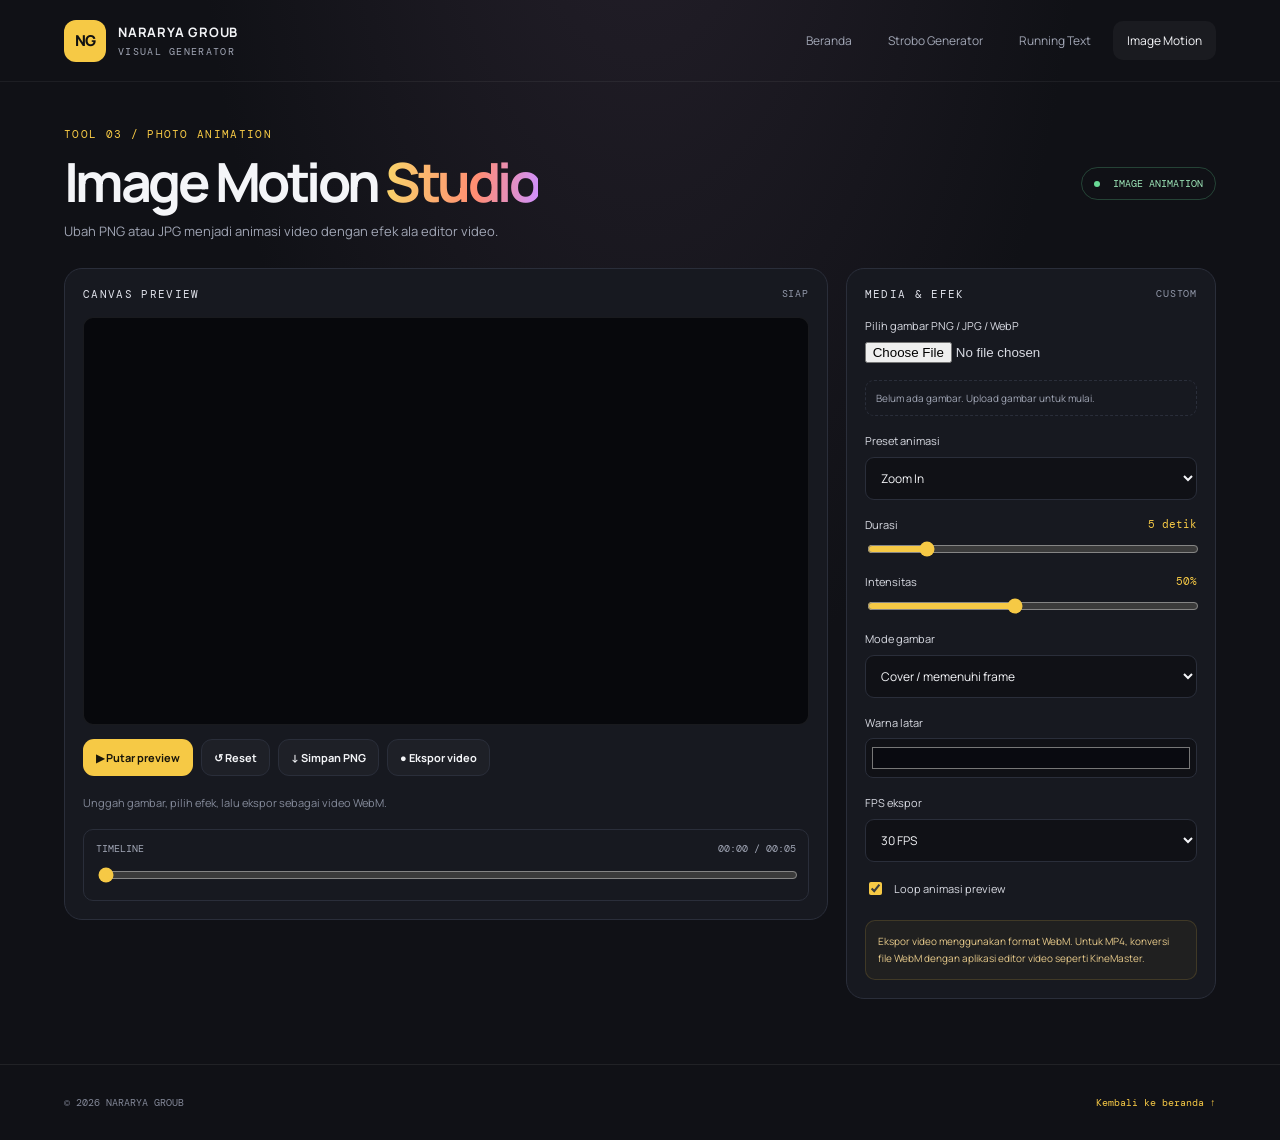
==== image-motion.html @ 0d1e9951 "Add Image Motion Studio page" ====
<!doctype html><html lang="id"><head><meta charset="utf-8"><meta name="viewport" content="width=device-width,initial-scale=1"><meta name="theme-color" content="#101116"><title>Image Motion Studio | Nararya Groub</title><link rel="stylesheet" href="assets/style.css"><style>.motion-canvas{width:100%;height:auto;aspect-ratio:16/9;display:block;background:#08090d;border:1px solid #ffffff13;border-radius:10px}.timeline{margin-top:18px;padding:12px;border:1px solid var(--line);border-radius:10px}.timeline-top{display:flex;justify-content:space-between;font:10px 'DM Mono',monospace;color:var(--muted)}.timeline input{width:100%;accent-color:var(--accent);margin-top:12px}.upload-status{font-size:10px;color:var(--muted);padding:10px;border:1px dashed var(--line);border-radius:9px;overflow-wrap:anywhere}</style></head><body>
<header class="topbar"><a class="brand" href="index.html"><span class="brand-mark">NG</span><span>NARARYA <b>GROUB</b><small>VISUAL GENERATOR</small></span></a><nav><a href="index.html">Beranda</a><a href="strobo.html">Strobo Generator</a><a href="running-text.html">Running Text</a><a class="active" href="image-motion.html">Image Motion</a></nav></header>
<main class="container tool-page"><div class="page-heading"><div><div class="eyebrow">TOOL 03 / PHOTO ANIMATION</div><h1>Image Motion <span class="gradient">Studio</span></h1><p>Ubah PNG atau JPG menjadi animasi video dengan efek ala editor video.</p></div><span class="status-pill"><i></i> IMAGE ANIMATION</span></div>
<div class="workspace"><section class="preview-panel"><div class="panel-heading"><span>CANVAS PREVIEW</span><span class="small-label" id="state">SIAP</span></div><canvas class="motion-canvas" id="stage" width="1280" height="720"></canvas><div class="preview-actions"><button class="btn btn-primary" id="play">▶ Putar preview</button><button class="btn btn-secondary" id="reset">↺ Reset</button><button class="btn btn-secondary" id="png">↓ Simpan PNG</button><button class="btn btn-secondary" id="export">● Ekspor video</button></div><p class="hint" id="hint">Unggah gambar, pilih efek, lalu ekspor sebagai video WebM.</p><div class="timeline"><div class="timeline-top"><span>TIMELINE</span><span id="time">00:00 / 00:05</span></div><input id="scrub" type="range" min="0" max="1000" value="0" aria-label="Timeline animasi"></div></section>
<aside class="controls-panel"><div class="panel-heading"><span>MEDIA & EFEK</span><span class="small-label">CUSTOM</span></div><label class="field">Pilih gambar PNG / JPG / WebP<input id="upload" type="file" accept="image/png,image/jpeg,image/webp"></label><div class="upload-status" id="fileInfo">Belum ada gambar. Upload gambar untuk mulai.</div>
<label class="field">Preset animasi<select id="preset"><option value="zoom-in">Zoom In</option><option value="zoom-out">Zoom Out</option><option value="pan-left">Pan ke kiri</option><option value="pan-right">Pan ke kanan</option><option value="pan-up">Pan ke atas</option><option value="pan-down">Pan ke bawah</option><option value="rotate">Rotasi lembut</option><option value="zoom-rotate">Zoom + rotasi</option><option value="float">Floating / melayang</option><option value="shake">Shake / getar</option><option value="fade">Fade in & out</option><option value="ken-burns">Ken Burns</option></select></label>
<label class="field">Durasi <output id="durVal">5 detik</output><input id="duration" type="range" min="2" max="20" value="5"></label><label class="field">Intensitas <output id="intVal">50%</output><input id="intensity" type="range" min="10" max="100" value="50"></label><label class="field">Mode gambar<select id="fit"><option value="cover">Cover / memenuhi frame</option><option value="contain">Contain / seluruh gambar</option></select></label><label class="field">Warna latar<input id="bg" type="color" value="#090a10"></label><label class="field">FPS ekspor<select id="fps"><option value="24">24 FPS</option><option value="30" selected>30 FPS</option><option value="60">60 FPS</option></select></label><label class="check-field"><input id="loop" type="checkbox" checked> Loop animasi preview</label><div class="notice">Ekspor video menggunakan format WebM. Untuk MP4, konversi file WebM dengan aplikasi editor video seperti KineMaster.</div></aside></div></main>
<footer class="footer"><span>© 2026 NARARYA GROUB</span><a href="index.html">Kembali ke beranda ↑</a></footer><script src="assets/image-motion.js"></script></body></html>
---- assets/style.css ----
@import url('https://fonts.googleapis.com/css2?family=DM+Mono:wght@400;500&family=Manrope:wght@400;500;600;700;800&display=swap');
:root{--bg:#101116;--panel:#171920;--panel2:#1d2029;--line:#2a2e3a;--text:#f4f5f8;--muted:#a1a6b5;--accent:#f6c945;--red:#ff3158;--radius:18px}*{box-sizing:border-box}html{scroll-behavior:smooth}body{margin:0;background:radial-gradient(ellipse at 50% -25%,#25202b 0,transparent 50%),var(--bg);color:var(--text);font-family:Manrope,system-ui,sans-serif;min-height:100vh}a{color:inherit;text-decoration:none}.topbar{height:82px;border-bottom:1px solid #ffffff0e;display:flex;align-items:center;justify-content:space-between;padding:0 max(5vw,20px);gap:24px}.brand{display:flex;align-items:center;gap:12px;font-size:13px;font-weight:700;letter-spacing:.06em}.brand small{display:block;color:var(--muted);font:10px 'DM Mono',monospace;letter-spacing:.13em;margin-top:4px}.brand-mark{display:grid;place-items:center;width:42px;height:42px;background:var(--accent);color:#111;border-radius:12px;font-weight:900;letter-spacing:-.08em;font-size:15px}.topbar nav{display:flex;gap:8px;align-items:center}.topbar nav a{font-size:12px;color:var(--muted);padding:11px 14px;border-radius:10px}.topbar nav a:hover,.topbar nav a.active{color:var(--text);background:#ffffff0b}.container{width:min(1160px,90%);margin:auto}.hero{padding:94px 0 68px;max-width:800px}.eyebrow,.tag,.panel-heading,.small-label{font:11px 'DM Mono',monospace;letter-spacing:.12em}.eyebrow{color:var(--accent);display:flex;align-items:center;gap:10px}.pulse{height:7px;width:7px;border-radius:50%;background:#6ee7a4;box-shadow:0 0 12px #6ee7a4}.hero h1,.page-heading h1{font-size:clamp(42px,7vw,78px);line-height:1.05;letter-spacing:-.065em;margin:22px 0}.gradient{background:linear-gradient(95deg,#f8d66a,#ff8d73 60%,#ce91ff);color:transparent;background-clip:text}.lead{max-width:650px;color:var(--muted);font-size:16px;line-height:1.8}.hero-actions{display:flex;gap:12px;flex-wrap:wrap;margin-top:28px}.btn{border:1px solid transparent;border-radius:11px;padding:12px 16px;display:inline-flex;align-items:center;justify-content:center;gap:8px;font:700 12px Manrope,sans-serif;cursor:pointer;transition:.18s}.btn:hover{transform:translateY(-2px);filter:brightness(1.08)}.btn-primary{background:var(--accent);color:#17140a}.btn-secondary{background:#ffffff08;border-color:var(--line);color:var(--text)}.hero-note,.hint{font-size:11px;color:#858b9b;margin-top:18px}.tool-grid{display:grid;grid-template-columns:repeat(2,minmax(0,1fr));gap:18px}.tool-card{padding:26px;border:1px solid var(--line);border-radius:var(--radius);background:linear-gradient(145deg,#1a1c25,#14161c);transition:.2s}.tool-card:hover{border-color:#77717b;transform:translateY(-3px)}.card-top{display:flex;align-items:center;justify-content:space-between}.icon-box{display:grid;place-items:center;width:42px;height:42px;border:1px solid #ffffff18;border-radius:12px;color:var(--accent);font-size:22px}.tag,.small-label{color:#9298a9;font-size:10px}.tool-card h2{font-size:22px;margin:24px 0 8px;letter-spacing:-.04em}.tool-card p{font-size:13px;color:var(--muted);line-height:1.7;min-height:44px}.mini-preview{height:96px;border:1px solid #ffffff13;border-radius:12px;margin:20px 0;overflow:hidden;display:flex;align-items:center;justify-content:center;background:#08090d}.strobo-mini{gap:3px}.strobo-mini i{width:16.66%;height:100%;animation:blink .5s infinite alternate}.strobo-mini i:nth-child(odd){background:#ff3158}.strobo-mini i:nth-child(even){background:#1ad9e9;animation-delay:.25s}@keyframes blink{from{opacity:.25}to{opacity:1}}.text-mini span{font-size:clamp(14px,2.5vw,25px);font-weight:900;color:#fff;text-shadow:0 0 5px #ff3158,0 0 18px #ff3158;white-space:nowrap}.card-link{font-size:12px;color:var(--accent);display:flex;justify-content:space-between}.info-strip{display:grid;grid-template-columns:repeat(3,1fr);gap:20px;margin:50px 0 65px;padding:24px;border:1px solid var(--line);border-radius:var(--radius);background:#ffffff04}.info-strip div{display:flex;flex-direction:column;gap:7px}.info-strip strong{font-size:12px}.info-strip span{font-size:11px;color:var(--muted);line-height:1.5}.footer{border-top:1px solid #ffffff12;min-height:76px;padding:22px max(5vw,20px);display:flex;justify-content:space-between;align-items:center;color:#828797;font:10px 'DM Mono',monospace;gap:15px}.footer a{color:var(--accent)}.tool-page{padding-top:45px;padding-bottom:65px}.page-heading{display:flex;justify-content:space-between;align-items:center;gap:20px;margin-bottom:28px}.page-heading h1{font-size:clamp(35px,5vw,54px);margin:12px 0}.page-heading p{font-size:13px;color:var(--muted);margin:0}.status-pill{font:10px 'DM Mono',monospace;color:#9de6b8;border:1px solid #5dca8c45;border-radius:99px;padding:9px 12px;white-space:nowrap}.status-pill i{display:inline-block;width:6px;height:6px;background:#69d995;border-radius:50%;margin-right:7px}.workspace{display:grid;grid-template-columns:minmax(0,1.65fr) minmax(270px,.8fr);gap:18px;align-items:start}.preview-panel,.controls-panel{border:1px solid var(--line);border-radius:var(--radius);background:#171920;padding:18px;min-width:0}.panel-heading{display:flex;justify-content:space-between;align-items:center;color:#dfe1e9;margin-bottom:16px}.preview-panel canvas{width:100%;height:auto;aspect-ratio:16/9;display:block;background:#07080c;border:1px solid #ffffff13;border-radius:10px}.preview-actions{display:flex;gap:8px;flex-wrap:wrap;margin-top:14px}.preview-actions .btn{font-size:11px;padding:10px 12px}.controls-panel .field{display:block;font-size:11px;color:#d9dbe3;margin:17px 0}.field output{float:right;color:var(--accent);font:11px 'DM Mono',monospace}.field input:not([type=color]):not([type=checkbox]),.field select,.field textarea{display:block;width:100%;margin-top:9px}.field input[type=range]{accent-color:var(--accent)}.field select,.field textarea{background:#101116;color:var(--text);border:1px solid var(--line);border-radius:9px;padding:11px;font:12px Manrope,sans-serif;outline:none}.field textarea{resize:vertical;line-height:1.6}.field-row{display:grid;grid-template-columns:1fr 1fr;gap:12px}.field input[type=color]{display:block;width:100%;height:40px;margin-top:8px;border:1px solid var(--line);border-radius:8px;background:#101116;padding:4px}.check-field{display:flex;align-items:center;gap:9px;font-size:11px;color:#d9dbe3;margin:16px 0}.check-field input{accent-color:var(--accent)}.notice{font-size:10px;line-height:1.7;color:#e6c98a;background:#f6c9450a;border:1px solid #f6c94526;padding:12px;border-radius:10px;margin-top:22px}.hint{line-height:1.6}.recording{background:#ff3158!important;color:white!important}.small-label{letter-spacing:.08em}
@media(max-width:800px){.topbar{height:auto;min-height:76px;align-items:flex-start;padding-top:15px;padding-bottom:12px;flex-direction:column;gap:10px}.topbar nav{width:100%;overflow:auto}.topbar nav a{white-space:nowrap;padding:9px 11px}.hero{padding:62px 0 45px}.workspace{grid-template-columns:1fr}.controls-panel{order:2}.page-heading{align-items:flex-start;flex-direction:column}.tool-grid{gap:12px}.tool-card{padding:18px}.info-strip{margin:30px 0;grid-template-columns:1fr;gap:17px}.tool-page{padding-top:30px}}@media(max-width:520px){.container{width:92%}.tool-grid{grid-template-columns:1fr}.hero h1{font-size:48px}.lead{font-size:14px}.preview-panel,.controls-panel{padding:12px}.preview-actions .btn{flex:1 1 42%;font-size:10px}.footer{align-items:flex-start;flex-direction:column}.status-pill{font-size:9px}}
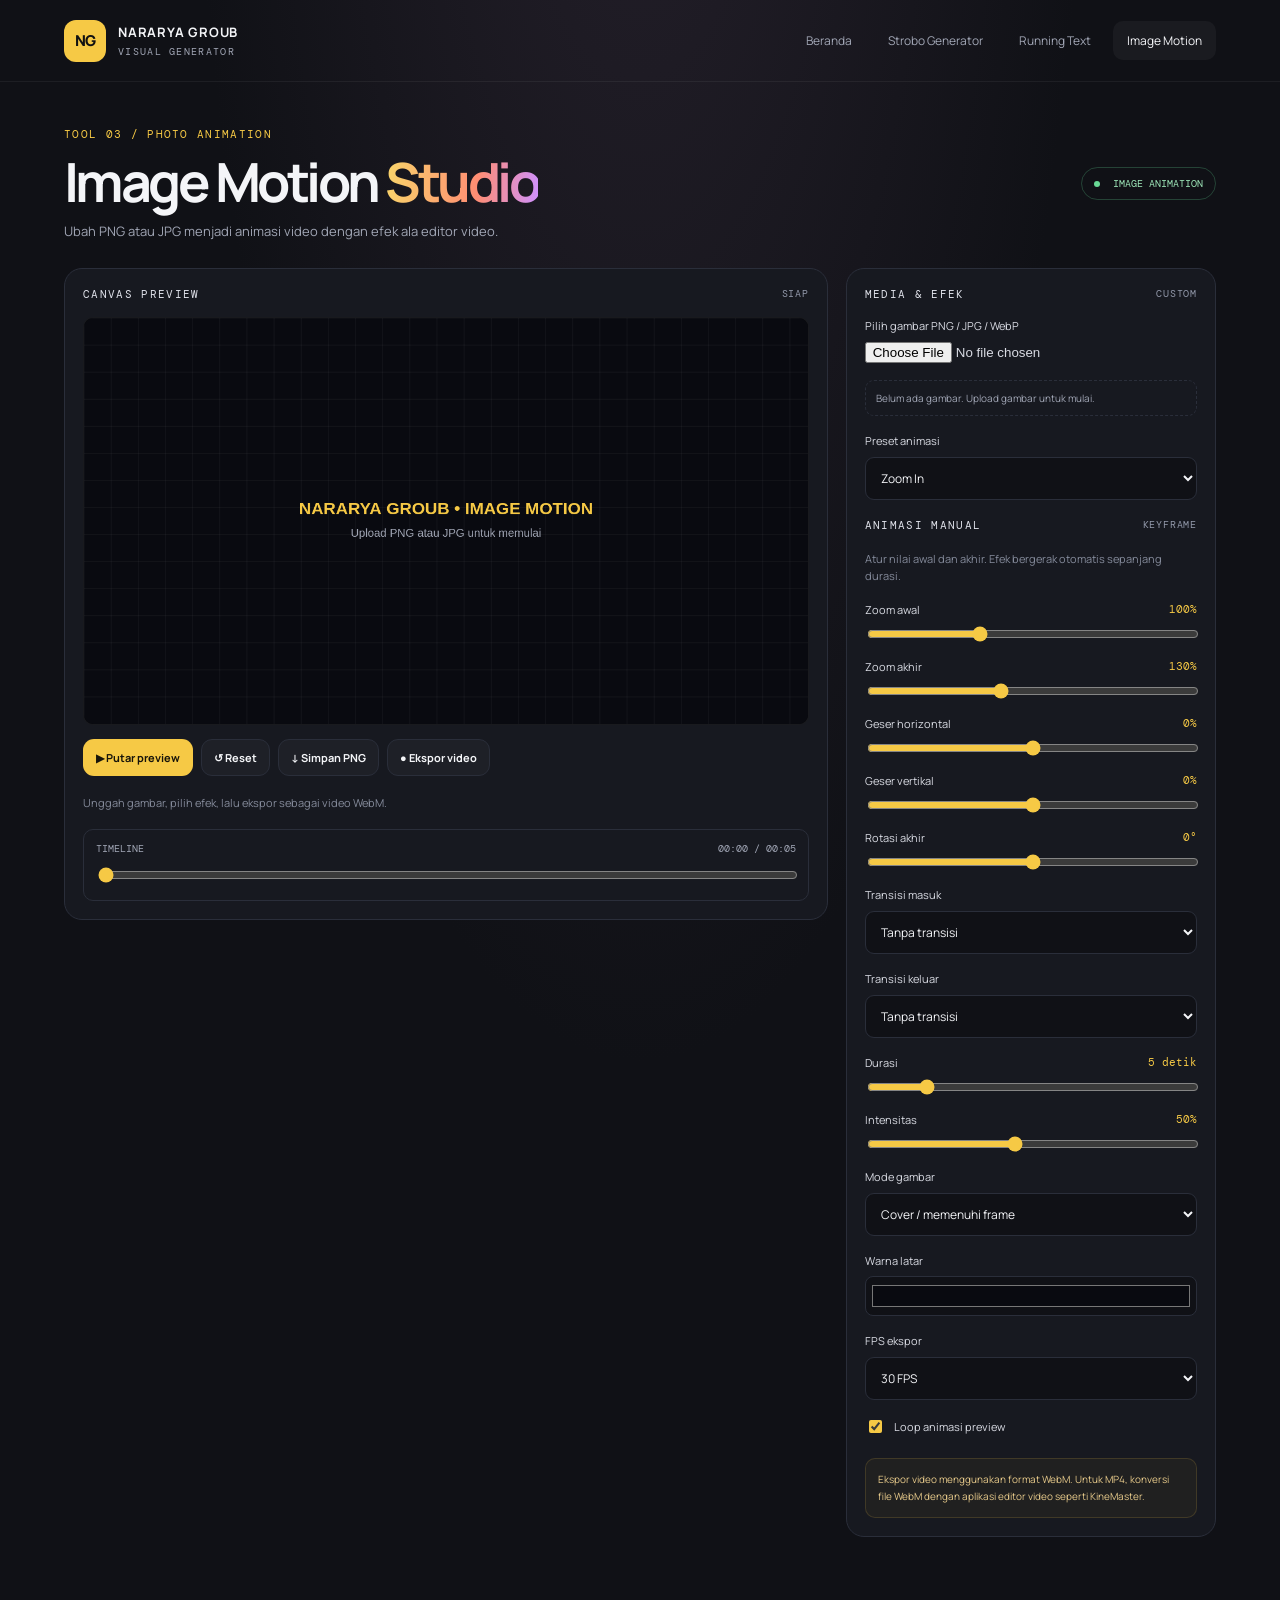
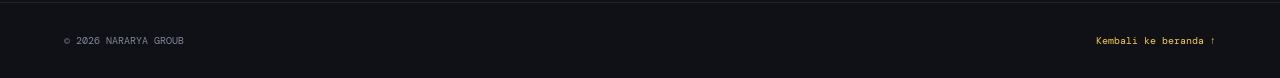
==== commit 51924330: "Add manual animation and transition controls" ====
--- a/image-motion.html
+++ b/image-motion.html
@@ -3,6 +3,15 @@
 <main class="container tool-page"><div class="page-heading"><div><div class="eyebrow">TOOL 03 / PHOTO ANIMATION</div><h1>Image Motion <span class="gradient">Studio</span></h1><p>Ubah PNG atau JPG menjadi animasi video dengan efek ala editor video.</p></div><span class="status-pill"><i></i> IMAGE ANIMATION</span></div>
 <div class="workspace"><section class="preview-panel"><div class="panel-heading"><span>CANVAS PREVIEW</span><span class="small-label" id="state">SIAP</span></div><canvas class="motion-canvas" id="stage" width="1280" height="720"></canvas><div class="preview-actions"><button class="btn btn-primary" id="play">▶ Putar preview</button><button class="btn btn-secondary" id="reset">↺ Reset</button><button class="btn btn-secondary" id="png">↓ Simpan PNG</button><button class="btn btn-secondary" id="export">● Ekspor video</button></div><p class="hint" id="hint">Unggah gambar, pilih efek, lalu ekspor sebagai video WebM.</p><div class="timeline"><div class="timeline-top"><span>TIMELINE</span><span id="time">00:00 / 00:05</span></div><input id="scrub" type="range" min="0" max="1000" value="0" aria-label="Timeline animasi"></div></section>
 <aside class="controls-panel"><div class="panel-heading"><span>MEDIA & EFEK</span><span class="small-label">CUSTOM</span></div><label class="field">Pilih gambar PNG / JPG / WebP<input id="upload" type="file" accept="image/png,image/jpeg,image/webp"></label><div class="upload-status" id="fileInfo">Belum ada gambar. Upload gambar untuk mulai.</div>
-<label class="field">Preset animasi<select id="preset"><option value="zoom-in">Zoom In</option><option value="zoom-out">Zoom Out</option><option value="pan-left">Pan ke kiri</option><option value="pan-right">Pan ke kanan</option><option value="pan-up">Pan ke atas</option><option value="pan-down">Pan ke bawah</option><option value="rotate">Rotasi lembut</option><option value="zoom-rotate">Zoom + rotasi</option><option value="float">Floating / melayang</option><option value="shake">Shake / getar</option><option value="fade">Fade in & out</option><option value="ken-burns">Ken Burns</option></select></label>
+<label class="field">Preset animasi<select id="preset"><option value="zoom-in">Zoom In</option><option value="zoom-out">Zoom Out</option><option value="pan-left">Pan ke kiri</option><option value="pan-right">Pan ke kanan</option><option value="pan-up">Pan ke atas</option><option value="pan-down">Pan ke bawah</option><option value="rotate">Rotasi lembut</option><option value="zoom-rotate">Zoom + rotasi</option><option value="float">Floating / melayang</option><option value="shake">Shake / getar</option><option value="fade">Fade in & out</option><option value="ken-burns">Ken Burns</option><option value="custom">Custom / Keyframe</option></select></label>
+<div class="panel-heading" style="margin-top:18px"><span>ANIMASI MANUAL</span><span class="small-label">KEYFRAME</span></div>
+<p class="hint">Atur nilai awal dan akhir. Efek bergerak otomatis sepanjang durasi.</p>
+<label class="field">Zoom awal <output id="zoomStartVal">100%</output><input id="zoomStart" type="range" min="50" max="200" value="100"></label>
+<label class="field">Zoom akhir <output id="zoomEndVal">130%</output><input id="zoomEnd" type="range" min="50" max="250" value="130"></label>
+<label class="field">Geser horizontal <output id="moveXVal">0%</output><input id="moveX" type="range" min="-100" max="100" value="0"></label>
+<label class="field">Geser vertikal <output id="moveYVal">0%</output><input id="moveY" type="range" min="-100" max="100" value="0"></label>
+<label class="field">Rotasi akhir <output id="rotateVal">0°</output><input id="rotateEnd" type="range" min="-180" max="180" value="0"></label>
+<label class="field">Transisi masuk<select id="transitionIn"><option value="none">Tanpa transisi</option><option value="fade">Fade</option><option value="zoom">Zoom in</option><option value="slide-left">Slide dari kiri</option><option value="slide-right">Slide dari kanan</option><option value="slide-up">Slide dari atas</option><option value="slide-down">Slide dari bawah</option><option value="rotate">Putar masuk</option></select></label>
+<label class="field">Transisi keluar<select id="transitionOut"><option value="none">Tanpa transisi</option><option value="fade">Fade</option><option value="zoom">Zoom out</option><option value="slide-left">Slide ke kiri</option><option value="slide-right">Slide ke kanan</option><option value="slide-up">Slide ke atas</option><option value="slide-down">Slide ke bawah</option><option value="rotate">Putar keluar</option></select></label>
 <label class="field">Durasi <output id="durVal">5 detik</output><input id="duration" type="range" min="2" max="20" value="5"></label><label class="field">Intensitas <output id="intVal">50%</output><input id="intensity" type="range" min="10" max="100" value="50"></label><label class="field">Mode gambar<select id="fit"><option value="cover">Cover / memenuhi frame</option><option value="contain">Contain / seluruh gambar</option></select></label><label class="field">Warna latar<input id="bg" type="color" value="#090a10"></label><label class="field">FPS ekspor<select id="fps"><option value="24">24 FPS</option><option value="30" selected>30 FPS</option><option value="60">60 FPS</option></select></label><label class="check-field"><input id="loop" type="checkbox" checked> Loop animasi preview</label><div class="notice">Ekspor video menggunakan format WebM. Untuk MP4, konversi file WebM dengan aplikasi editor video seperti KineMaster.</div></aside></div></main>
 <footer class="footer"><span>© 2026 NARARYA GROUB</span><a href="index.html">Kembali ke beranda ↑</a></footer><script src="assets/image-motion.js"></script></body></html>
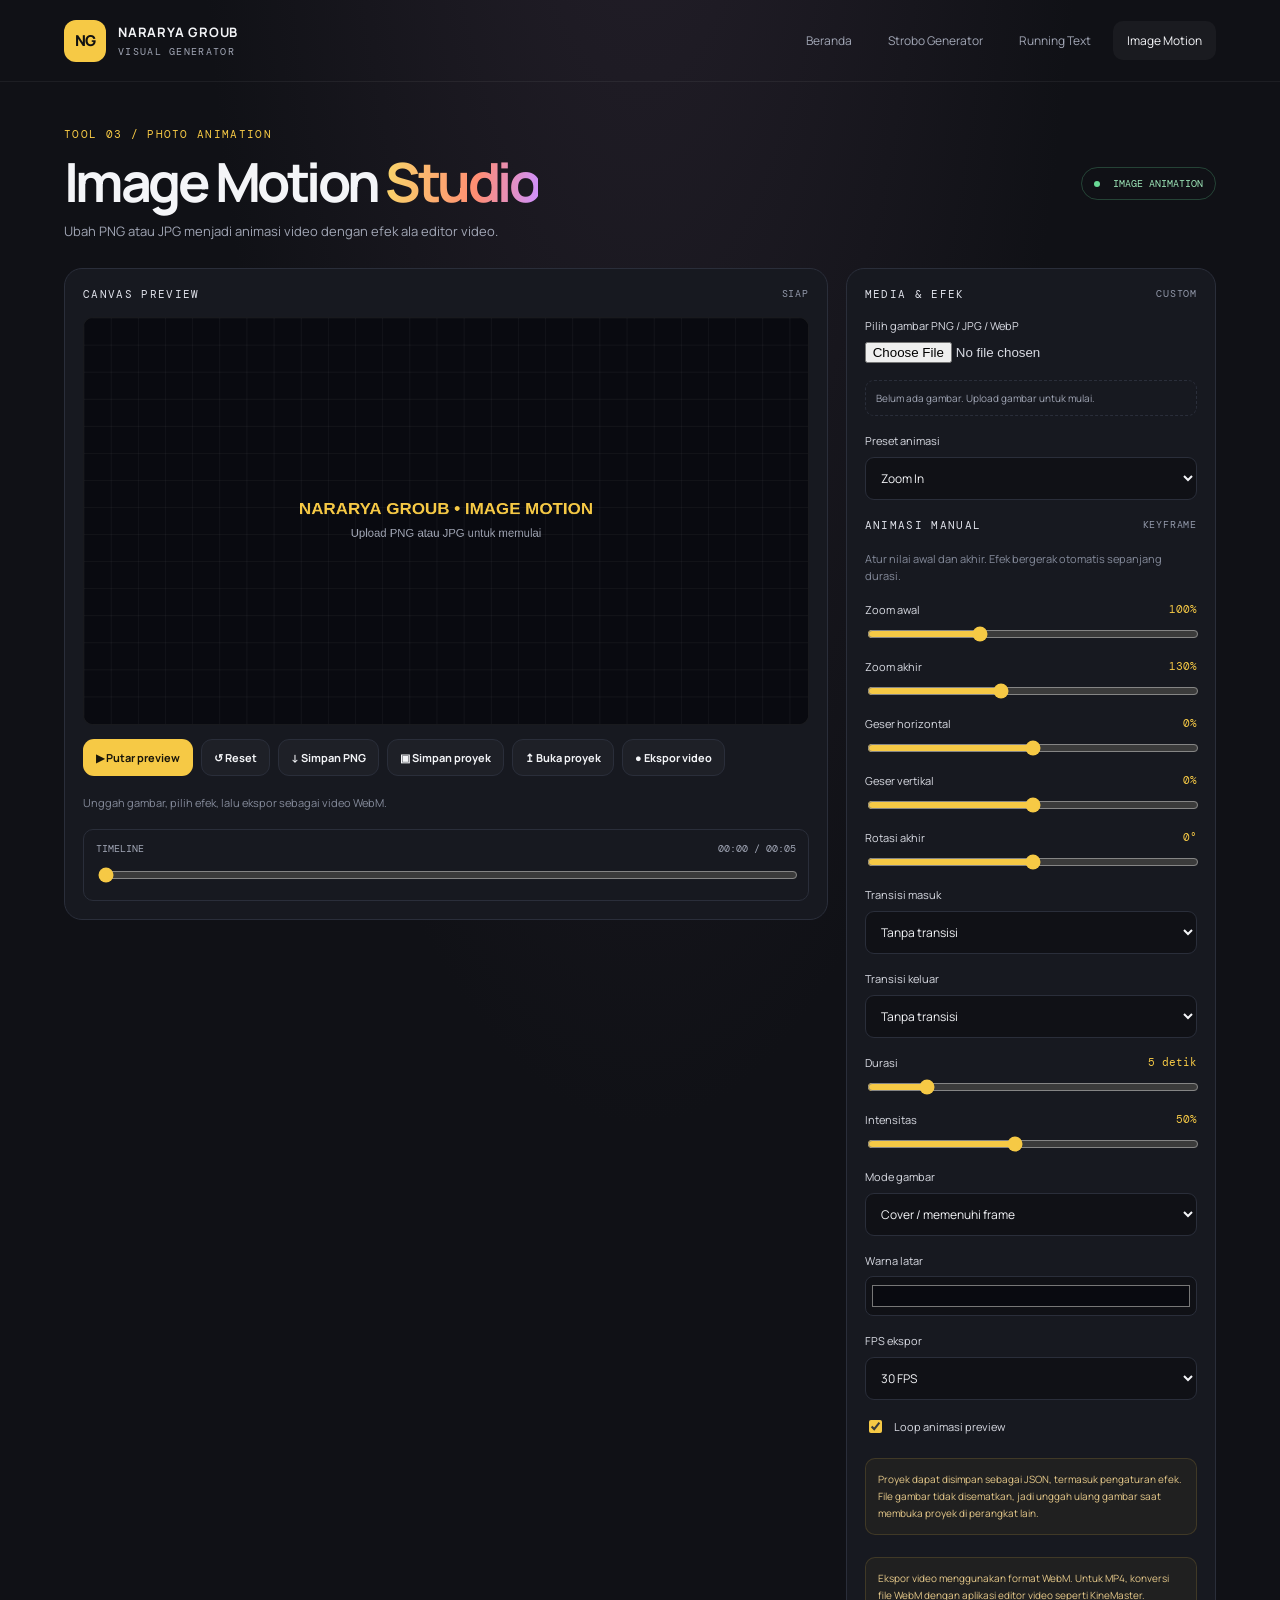
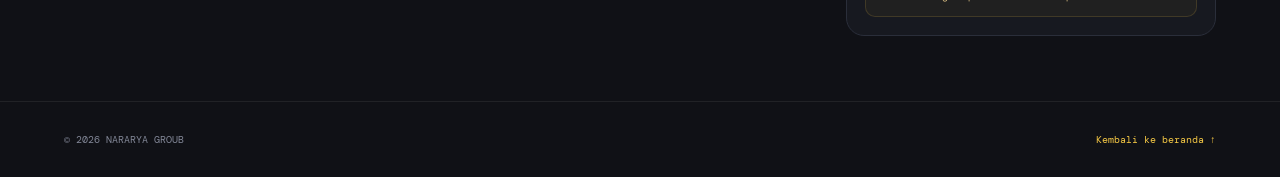
==== commit 15220a3a: "Add project save and load controls" ====
--- a/image-motion.html
+++ b/image-motion.html
@@ -1,7 +1,7 @@
 <!doctype html><html lang="id"><head><meta charset="utf-8"><meta name="viewport" content="width=device-width,initial-scale=1"><meta name="theme-color" content="#101116"><title>Image Motion Studio | Nararya Groub</title><link rel="stylesheet" href="assets/style.css"><style>.motion-canvas{width:100%;height:auto;aspect-ratio:16/9;display:block;background:#08090d;border:1px solid #ffffff13;border-radius:10px}.timeline{margin-top:18px;padding:12px;border:1px solid var(--line);border-radius:10px}.timeline-top{display:flex;justify-content:space-between;font:10px 'DM Mono',monospace;color:var(--muted)}.timeline input{width:100%;accent-color:var(--accent);margin-top:12px}.upload-status{font-size:10px;color:var(--muted);padding:10px;border:1px dashed var(--line);border-radius:9px;overflow-wrap:anywhere}</style></head><body>
 <header class="topbar"><a class="brand" href="index.html"><span class="brand-mark">NG</span><span>NARARYA <b>GROUB</b><small>VISUAL GENERATOR</small></span></a><nav><a href="index.html">Beranda</a><a href="strobo.html">Strobo Generator</a><a href="running-text.html">Running Text</a><a class="active" href="image-motion.html">Image Motion</a></nav></header>
 <main class="container tool-page"><div class="page-heading"><div><div class="eyebrow">TOOL 03 / PHOTO ANIMATION</div><h1>Image Motion <span class="gradient">Studio</span></h1><p>Ubah PNG atau JPG menjadi animasi video dengan efek ala editor video.</p></div><span class="status-pill"><i></i> IMAGE ANIMATION</span></div>
-<div class="workspace"><section class="preview-panel"><div class="panel-heading"><span>CANVAS PREVIEW</span><span class="small-label" id="state">SIAP</span></div><canvas class="motion-canvas" id="stage" width="1280" height="720"></canvas><div class="preview-actions"><button class="btn btn-primary" id="play">▶ Putar preview</button><button class="btn btn-secondary" id="reset">↺ Reset</button><button class="btn btn-secondary" id="png">↓ Simpan PNG</button><button class="btn btn-secondary" id="export">● Ekspor video</button></div><p class="hint" id="hint">Unggah gambar, pilih efek, lalu ekspor sebagai video WebM.</p><div class="timeline"><div class="timeline-top"><span>TIMELINE</span><span id="time">00:00 / 00:05</span></div><input id="scrub" type="range" min="0" max="1000" value="0" aria-label="Timeline animasi"></div></section>
+<div class="workspace"><section class="preview-panel"><div class="panel-heading"><span>CANVAS PREVIEW</span><span class="small-label" id="state">SIAP</span></div><canvas class="motion-canvas" id="stage" width="1280" height="720"></canvas><div class="preview-actions"><button class="btn btn-primary" id="play">▶ Putar preview</button><button class="btn btn-secondary" id="reset">↺ Reset</button><button class="btn btn-secondary" id="png">↓ Simpan PNG</button><button class="btn btn-secondary" id="saveProject">▣ Simpan proyek</button><button class="btn btn-secondary" id="loadProject">↥ Buka proyek</button><input id="projectFile" type="file" accept="application/json,.json" hidden><button class="btn btn-secondary" id="export">● Ekspor video</button></div><p class="hint" id="hint">Unggah gambar, pilih efek, lalu ekspor sebagai video WebM.</p><div class="timeline"><div class="timeline-top"><span>TIMELINE</span><span id="time">00:00 / 00:05</span></div><input id="scrub" type="range" min="0" max="1000" value="0" aria-label="Timeline animasi"></div></section>
 <aside class="controls-panel"><div class="panel-heading"><span>MEDIA & EFEK</span><span class="small-label">CUSTOM</span></div><label class="field">Pilih gambar PNG / JPG / WebP<input id="upload" type="file" accept="image/png,image/jpeg,image/webp"></label><div class="upload-status" id="fileInfo">Belum ada gambar. Upload gambar untuk mulai.</div>
 <label class="field">Preset animasi<select id="preset"><option value="zoom-in">Zoom In</option><option value="zoom-out">Zoom Out</option><option value="pan-left">Pan ke kiri</option><option value="pan-right">Pan ke kanan</option><option value="pan-up">Pan ke atas</option><option value="pan-down">Pan ke bawah</option><option value="rotate">Rotasi lembut</option><option value="zoom-rotate">Zoom + rotasi</option><option value="float">Floating / melayang</option><option value="shake">Shake / getar</option><option value="fade">Fade in & out</option><option value="ken-burns">Ken Burns</option><option value="custom">Custom / Keyframe</option></select></label>
 <div class="panel-heading" style="margin-top:18px"><span>ANIMASI MANUAL</span><span class="small-label">KEYFRAME</span></div>
@@ -13,5 +13,5 @@
 <label class="field">Rotasi akhir <output id="rotateVal">0°</output><input id="rotateEnd" type="range" min="-180" max="180" value="0"></label>
 <label class="field">Transisi masuk<select id="transitionIn"><option value="none">Tanpa transisi</option><option value="fade">Fade</option><option value="zoom">Zoom in</option><option value="slide-left">Slide dari kiri</option><option value="slide-right">Slide dari kanan</option><option value="slide-up">Slide dari atas</option><option value="slide-down">Slide dari bawah</option><option value="rotate">Putar masuk</option></select></label>
 <label class="field">Transisi keluar<select id="transitionOut"><option value="none">Tanpa transisi</option><option value="fade">Fade</option><option value="zoom">Zoom out</option><option value="slide-left">Slide ke kiri</option><option value="slide-right">Slide ke kanan</option><option value="slide-up">Slide ke atas</option><option value="slide-down">Slide ke bawah</option><option value="rotate">Putar keluar</option></select></label>
-<label class="field">Durasi <output id="durVal">5 detik</output><input id="duration" type="range" min="2" max="20" value="5"></label><label class="field">Intensitas <output id="intVal">50%</output><input id="intensity" type="range" min="10" max="100" value="50"></label><label class="field">Mode gambar<select id="fit"><option value="cover">Cover / memenuhi frame</option><option value="contain">Contain / seluruh gambar</option></select></label><label class="field">Warna latar<input id="bg" type="color" value="#090a10"></label><label class="field">FPS ekspor<select id="fps"><option value="24">24 FPS</option><option value="30" selected>30 FPS</option><option value="60">60 FPS</option></select></label><label class="check-field"><input id="loop" type="checkbox" checked> Loop animasi preview</label><div class="notice">Ekspor video menggunakan format WebM. Untuk MP4, konversi file WebM dengan aplikasi editor video seperti KineMaster.</div></aside></div></main>
+<label class="field">Durasi <output id="durVal">5 detik</output><input id="duration" type="range" min="2" max="20" value="5"></label><label class="field">Intensitas <output id="intVal">50%</output><input id="intensity" type="range" min="10" max="100" value="50"></label><label class="field">Mode gambar<select id="fit"><option value="cover">Cover / memenuhi frame</option><option value="contain">Contain / seluruh gambar</option></select></label><label class="field">Warna latar<input id="bg" type="color" value="#090a10"></label><label class="field">FPS ekspor<select id="fps"><option value="24">24 FPS</option><option value="30" selected>30 FPS</option><option value="60">60 FPS</option></select></label><label class="check-field"><input id="loop" type="checkbox" checked> Loop animasi preview</label><div class="notice" id="projectNotice" role="status">Proyek dapat disimpan sebagai JSON, termasuk pengaturan efek. File gambar tidak disematkan, jadi unggah ulang gambar saat membuka proyek di perangkat lain.</div><div class="notice">Ekspor video menggunakan format WebM. Untuk MP4, konversi file WebM dengan aplikasi editor video seperti KineMaster.</div></aside></div></main>
 <footer class="footer"><span>© 2026 NARARYA GROUB</span><a href="index.html">Kembali ke beranda ↑</a></footer><script src="assets/image-motion.js"></script></body></html>
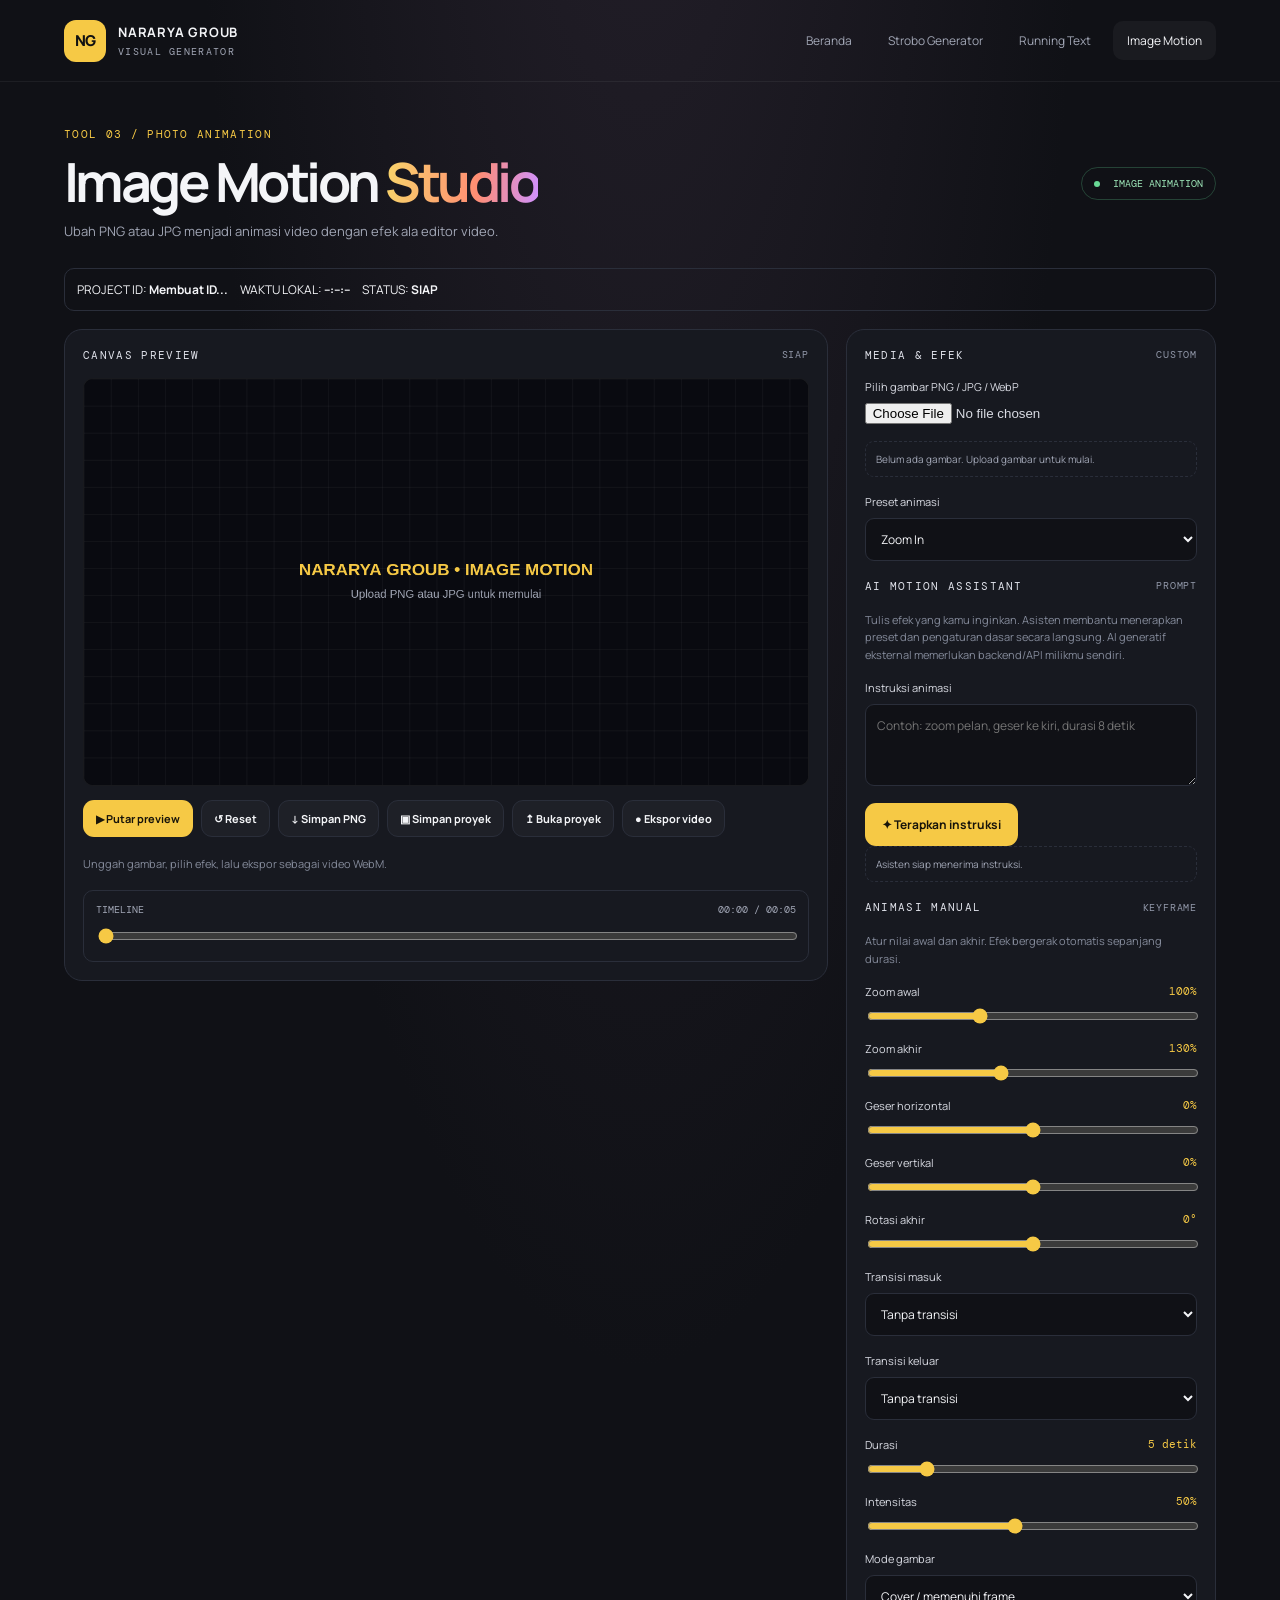
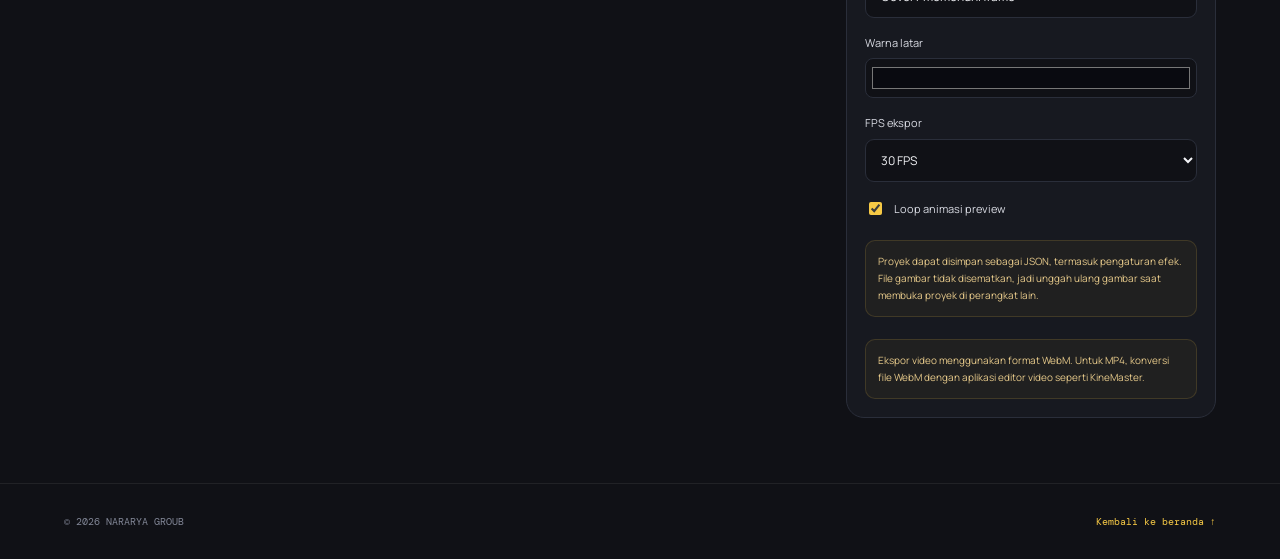
==== commit 626c860f: "Add project identity live status and AI assistant UI" ====
--- a/image-motion.html
+++ b/image-motion.html
@@ -1,10 +1,10 @@
 <!doctype html><html lang="id"><head><meta charset="utf-8"><meta name="viewport" content="width=device-width,initial-scale=1"><meta name="theme-color" content="#101116"><title>Image Motion Studio | Nararya Groub</title><link rel="stylesheet" href="assets/style.css"><style>.motion-canvas{width:100%;height:auto;aspect-ratio:16/9;display:block;background:#08090d;border:1px solid #ffffff13;border-radius:10px}.timeline{margin-top:18px;padding:12px;border:1px solid var(--line);border-radius:10px}.timeline-top{display:flex;justify-content:space-between;font:10px 'DM Mono',monospace;color:var(--muted)}.timeline input{width:100%;accent-color:var(--accent);margin-top:12px}.upload-status{font-size:10px;color:var(--muted);padding:10px;border:1px dashed var(--line);border-radius:9px;overflow-wrap:anywhere}</style></head><body>
 <header class="topbar"><a class="brand" href="index.html"><span class="brand-mark">NG</span><span>NARARYA <b>GROUB</b><small>VISUAL GENERATOR</small></span></a><nav><a href="index.html">Beranda</a><a href="strobo.html">Strobo Generator</a><a href="running-text.html">Running Text</a><a class="active" href="image-motion.html">Image Motion</a></nav></header>
 <main class="container tool-page"><div class="page-heading"><div><div class="eyebrow">TOOL 03 / PHOTO ANIMATION</div><h1>Image Motion <span class="gradient">Studio</span></h1><p>Ubah PNG atau JPG menjadi animasi video dengan efek ala editor video.</p></div><span class="status-pill"><i></i> IMAGE ANIMATION</span></div>
-<div class="workspace"><section class="preview-panel"><div class="panel-heading"><span>CANVAS PREVIEW</span><span class="small-label" id="state">SIAP</span></div><canvas class="motion-canvas" id="stage" width="1280" height="720"></canvas><div class="preview-actions"><button class="btn btn-primary" id="play">▶ Putar preview</button><button class="btn btn-secondary" id="reset">↺ Reset</button><button class="btn btn-secondary" id="png">↓ Simpan PNG</button><button class="btn btn-secondary" id="saveProject">▣ Simpan proyek</button><button class="btn btn-secondary" id="loadProject">↥ Buka proyek</button><input id="projectFile" type="file" accept="application/json,.json" hidden><button class="btn btn-secondary" id="export">● Ekspor video</button></div><p class="hint" id="hint">Unggah gambar, pilih efek, lalu ekspor sebagai video WebM.</p><div class="timeline"><div class="timeline-top"><span>TIMELINE</span><span id="time">00:00 / 00:05</span></div><input id="scrub" type="range" min="0" max="1000" value="0" aria-label="Timeline animasi"></div></section>
+<div class="project-meta" style="display:flex;gap:12px;flex-wrap:wrap;margin:12px 0 18px;padding:12px;border:1px solid var(--line);border-radius:10px;font-size:12px"><span>PROJECT ID: <strong id="projectId">Membuat ID...</strong></span><span>WAKTU LOKAL: <strong id="liveClock">--:--:--</strong></span><span>STATUS: <strong id="liveStatus">SIAP</strong></span></div><div class="workspace"><section class="preview-panel"><div class="panel-heading"><span>CANVAS PREVIEW</span><span class="small-label" id="state">SIAP</span></div><canvas class="motion-canvas" id="stage" width="1280" height="720"></canvas><div class="preview-actions"><button class="btn btn-primary" id="play">▶ Putar preview</button><button class="btn btn-secondary" id="reset">↺ Reset</button><button class="btn btn-secondary" id="png">↓ Simpan PNG</button><button class="btn btn-secondary" id="saveProject">▣ Simpan proyek</button><button class="btn btn-secondary" id="loadProject">↥ Buka proyek</button><input id="projectFile" type="file" accept="application/json,.json" hidden><button class="btn btn-secondary" id="export">● Ekspor video</button></div><p class="hint" id="hint">Unggah gambar, pilih efek, lalu ekspor sebagai video WebM.</p><div class="timeline"><div class="timeline-top"><span>TIMELINE</span><span id="time">00:00 / 00:05</span></div><input id="scrub" type="range" min="0" max="1000" value="0" aria-label="Timeline animasi"></div></section>
 <aside class="controls-panel"><div class="panel-heading"><span>MEDIA & EFEK</span><span class="small-label">CUSTOM</span></div><label class="field">Pilih gambar PNG / JPG / WebP<input id="upload" type="file" accept="image/png,image/jpeg,image/webp"></label><div class="upload-status" id="fileInfo">Belum ada gambar. Upload gambar untuk mulai.</div>
 <label class="field">Preset animasi<select id="preset"><option value="zoom-in">Zoom In</option><option value="zoom-out">Zoom Out</option><option value="pan-left">Pan ke kiri</option><option value="pan-right">Pan ke kanan</option><option value="pan-up">Pan ke atas</option><option value="pan-down">Pan ke bawah</option><option value="rotate">Rotasi lembut</option><option value="zoom-rotate">Zoom + rotasi</option><option value="float">Floating / melayang</option><option value="shake">Shake / getar</option><option value="fade">Fade in & out</option><option value="ken-burns">Ken Burns</option><option value="custom">Custom / Keyframe</option></select></label>
-<div class="panel-heading" style="margin-top:18px"><span>ANIMASI MANUAL</span><span class="small-label">KEYFRAME</span></div>
+<div class="panel-heading" style="margin-top:18px"><span>AI MOTION ASSISTANT</span><span class="small-label">PROMPT</span></div><p class="hint">Tulis efek yang kamu inginkan. Asisten membantu menerapkan preset dan pengaturan dasar secara langsung. AI generatif eksternal memerlukan backend/API milikmu sendiri.</p><label class="field">Instruksi animasi<textarea id="aiPrompt" rows="3" placeholder="Contoh: zoom pelan, geser ke kiri, durasi 8 detik"></textarea></label><button class="btn btn-primary" id="applyAI" type="button">✦ Terapkan instruksi</button><div class="upload-status" id="aiResult" role="status">Asisten siap menerima instruksi.</div><div class="panel-heading" style="margin-top:18px"><span>ANIMASI MANUAL</span><span class="small-label">KEYFRAME</span></div>
 <p class="hint">Atur nilai awal dan akhir. Efek bergerak otomatis sepanjang durasi.</p>
 <label class="field">Zoom awal <output id="zoomStartVal">100%</output><input id="zoomStart" type="range" min="50" max="200" value="100"></label>
 <label class="field">Zoom akhir <output id="zoomEndVal">130%</output><input id="zoomEnd" type="range" min="50" max="250" value="130"></label>
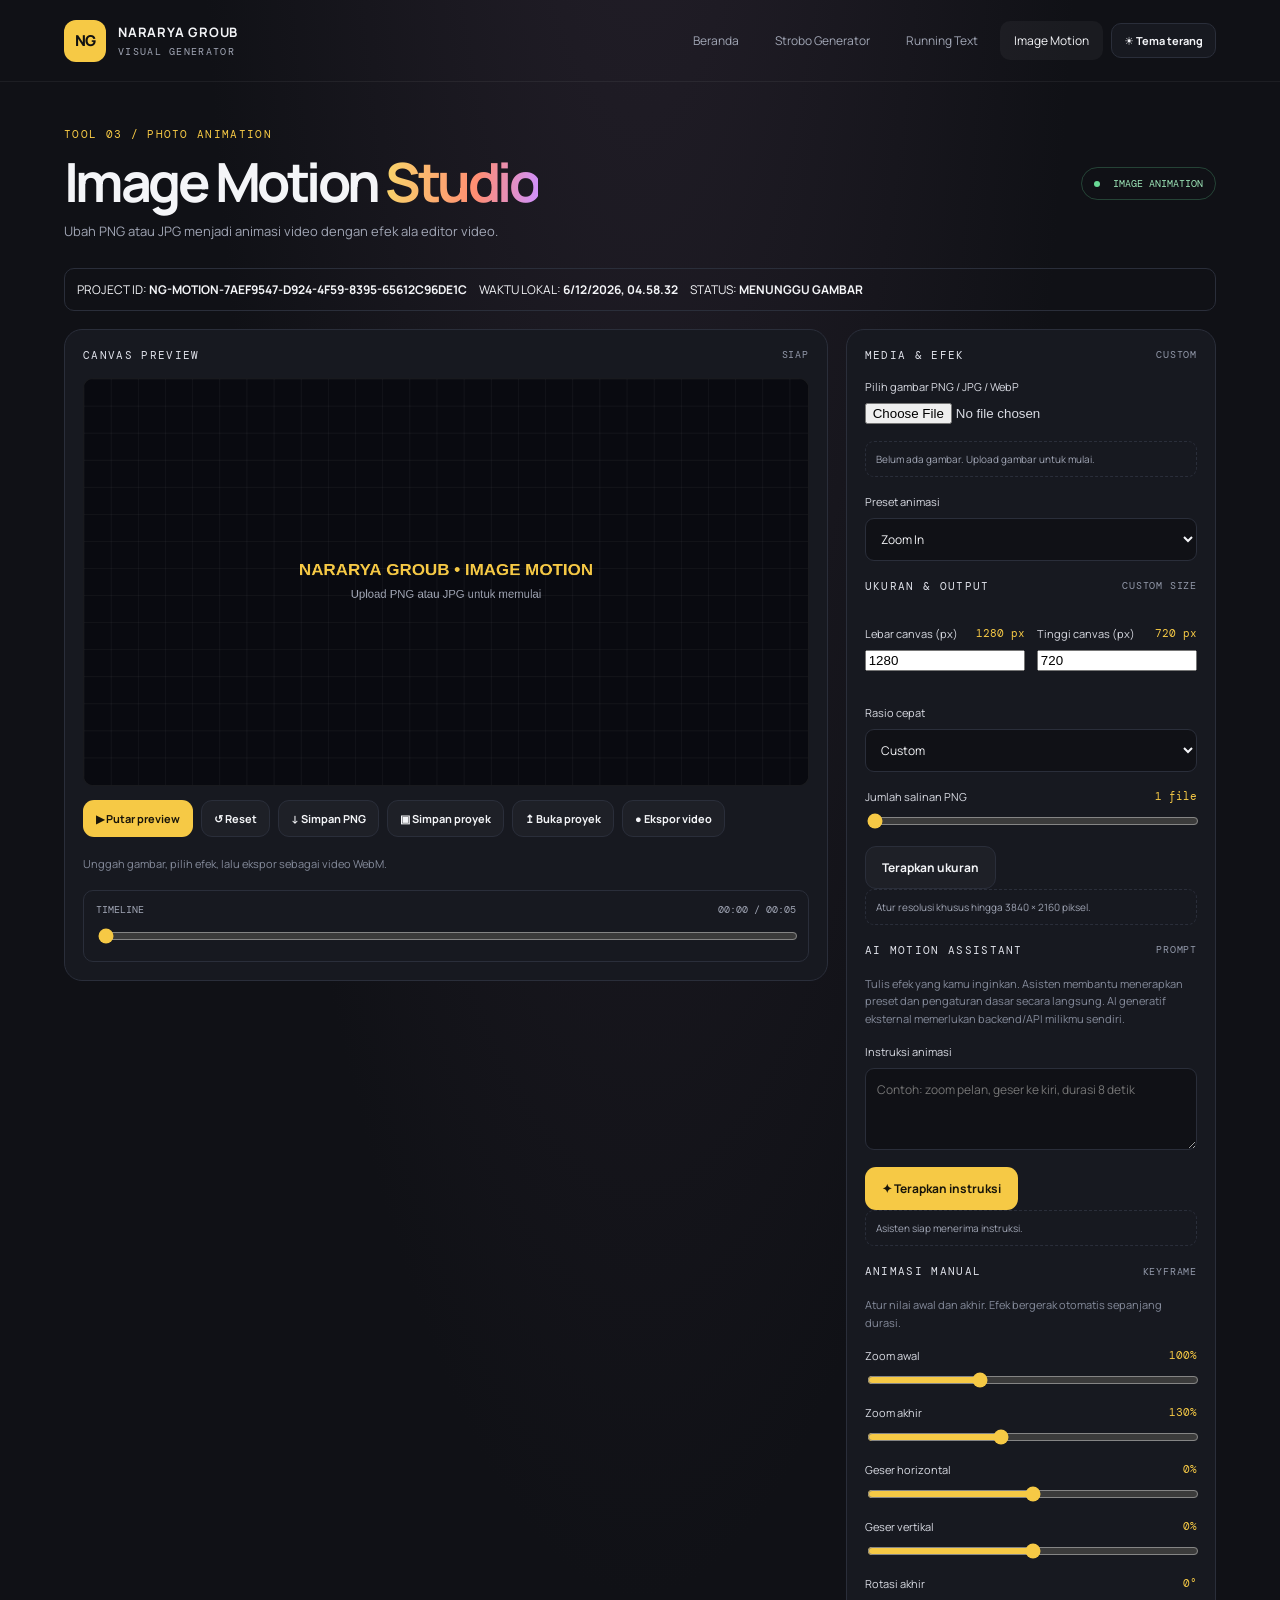
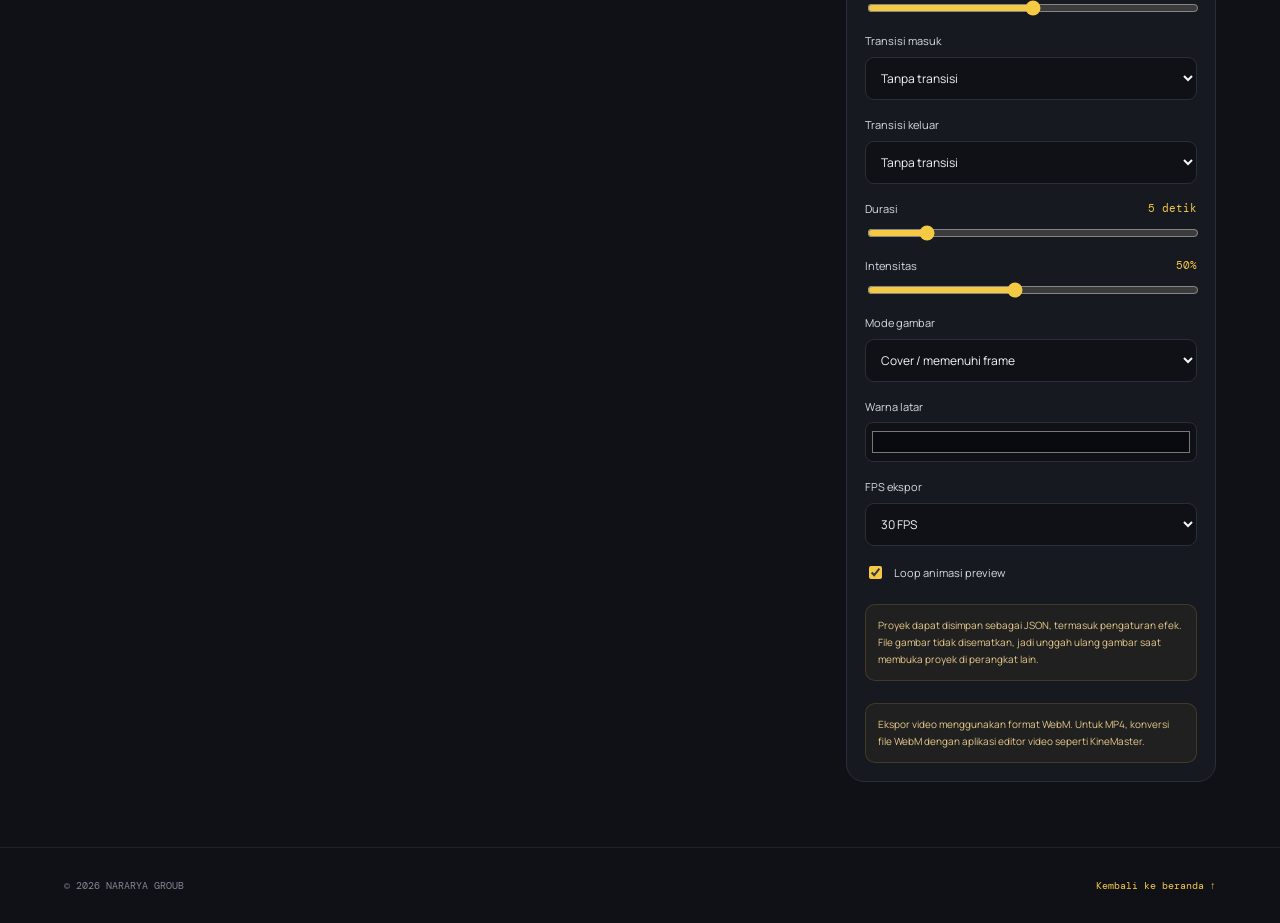
==== commit 45c715d1: "Add custom resolution and export quantity controls" ====
--- a/image-motion.html
+++ b/image-motion.html
@@ -4,7 +4,7 @@
 <div class="project-meta" style="display:flex;gap:12px;flex-wrap:wrap;margin:12px 0 18px;padding:12px;border:1px solid var(--line);border-radius:10px;font-size:12px"><span>PROJECT ID: <strong id="projectId">Membuat ID...</strong></span><span>WAKTU LOKAL: <strong id="liveClock">--:--:--</strong></span><span>STATUS: <strong id="liveStatus">SIAP</strong></span></div><div class="workspace"><section class="preview-panel"><div class="panel-heading"><span>CANVAS PREVIEW</span><span class="small-label" id="state">SIAP</span></div><canvas class="motion-canvas" id="stage" width="1280" height="720"></canvas><div class="preview-actions"><button class="btn btn-primary" id="play">▶ Putar preview</button><button class="btn btn-secondary" id="reset">↺ Reset</button><button class="btn btn-secondary" id="png">↓ Simpan PNG</button><button class="btn btn-secondary" id="saveProject">▣ Simpan proyek</button><button class="btn btn-secondary" id="loadProject">↥ Buka proyek</button><input id="projectFile" type="file" accept="application/json,.json" hidden><button class="btn btn-secondary" id="export">● Ekspor video</button></div><p class="hint" id="hint">Unggah gambar, pilih efek, lalu ekspor sebagai video WebM.</p><div class="timeline"><div class="timeline-top"><span>TIMELINE</span><span id="time">00:00 / 00:05</span></div><input id="scrub" type="range" min="0" max="1000" value="0" aria-label="Timeline animasi"></div></section>
 <aside class="controls-panel"><div class="panel-heading"><span>MEDIA & EFEK</span><span class="small-label">CUSTOM</span></div><label class="field">Pilih gambar PNG / JPG / WebP<input id="upload" type="file" accept="image/png,image/jpeg,image/webp"></label><div class="upload-status" id="fileInfo">Belum ada gambar. Upload gambar untuk mulai.</div>
 <label class="field">Preset animasi<select id="preset"><option value="zoom-in">Zoom In</option><option value="zoom-out">Zoom Out</option><option value="pan-left">Pan ke kiri</option><option value="pan-right">Pan ke kanan</option><option value="pan-up">Pan ke atas</option><option value="pan-down">Pan ke bawah</option><option value="rotate">Rotasi lembut</option><option value="zoom-rotate">Zoom + rotasi</option><option value="float">Floating / melayang</option><option value="shake">Shake / getar</option><option value="fade">Fade in & out</option><option value="ken-burns">Ken Burns</option><option value="custom">Custom / Keyframe</option></select></label>
-<div class="panel-heading" style="margin-top:18px"><span>AI MOTION ASSISTANT</span><span class="small-label">PROMPT</span></div><p class="hint">Tulis efek yang kamu inginkan. Asisten membantu menerapkan preset dan pengaturan dasar secara langsung. AI generatif eksternal memerlukan backend/API milikmu sendiri.</p><label class="field">Instruksi animasi<textarea id="aiPrompt" rows="3" placeholder="Contoh: zoom pelan, geser ke kiri, durasi 8 detik"></textarea></label><button class="btn btn-primary" id="applyAI" type="button">✦ Terapkan instruksi</button><div class="upload-status" id="aiResult" role="status">Asisten siap menerima instruksi.</div><div class="panel-heading" style="margin-top:18px"><span>ANIMASI MANUAL</span><span class="small-label">KEYFRAME</span></div>
+<div class="panel-heading" style="margin-top:18px"><span>UKURAN & OUTPUT</span><span class="small-label">CUSTOM SIZE</span></div><div class="field-row"><label class="field">Lebar canvas (px)<output id="widthVal">1280 px</output><input id="canvasWidth" type="number" min="320" max="3840" step="1" value="1280"></label><label class="field">Tinggi canvas (px)<output id="heightVal">720 px</output><input id="canvasHeight" type="number" min="180" max="2160" step="1" value="720"></label></div><label class="field">Rasio cepat<select id="aspectPreset"><option value="custom">Custom</option><option value="16:9">16:9 — Landscape</option><option value="9:16">9:16 — Story / Reels</option><option value="1:1">1:1 — Square</option><option value="4:5">4:5 — Portrait post</option><option value="4:3">4:3 — Classic</option></select></label><label class="field">Jumlah salinan PNG <output id="copiesVal">1 file</output><input id="pngCopies" type="range" min="1" max="10" value="1"></label><button class="btn btn-secondary" id="applySize" type="button">Terapkan ukuran</button><div class="upload-status" id="sizeResult" role="status">Atur resolusi khusus hingga 3840 × 2160 piksel.</div><div class="panel-heading" style="margin-top:18px"><span>AI MOTION ASSISTANT</span><span class="small-label">PROMPT</span></div><p class="hint">Tulis efek yang kamu inginkan. Asisten membantu menerapkan preset dan pengaturan dasar secara langsung. AI generatif eksternal memerlukan backend/API milikmu sendiri.</p><label class="field">Instruksi animasi<textarea id="aiPrompt" rows="3" placeholder="Contoh: zoom pelan, geser ke kiri, durasi 8 detik"></textarea></label><button class="btn btn-primary" id="applyAI" type="button">✦ Terapkan instruksi</button><div class="upload-status" id="aiResult" role="status">Asisten siap menerima instruksi.</div><div class="panel-heading" style="margin-top:18px"><span>ANIMASI MANUAL</span><span class="small-label">KEYFRAME</span></div>
 <p class="hint">Atur nilai awal dan akhir. Efek bergerak otomatis sepanjang durasi.</p>
 <label class="field">Zoom awal <output id="zoomStartVal">100%</output><input id="zoomStart" type="range" min="50" max="200" value="100"></label>
 <label class="field">Zoom akhir <output id="zoomEndVal">130%</output><input id="zoomEnd" type="range" min="50" max="250" value="130"></label>
@@ -14,4 +14,4 @@
 <label class="field">Transisi masuk<select id="transitionIn"><option value="none">Tanpa transisi</option><option value="fade">Fade</option><option value="zoom">Zoom in</option><option value="slide-left">Slide dari kiri</option><option value="slide-right">Slide dari kanan</option><option value="slide-up">Slide dari atas</option><option value="slide-down">Slide dari bawah</option><option value="rotate">Putar masuk</option></select></label>
 <label class="field">Transisi keluar<select id="transitionOut"><option value="none">Tanpa transisi</option><option value="fade">Fade</option><option value="zoom">Zoom out</option><option value="slide-left">Slide ke kiri</option><option value="slide-right">Slide ke kanan</option><option value="slide-up">Slide ke atas</option><option value="slide-down">Slide ke bawah</option><option value="rotate">Putar keluar</option></select></label>
 <label class="field">Durasi <output id="durVal">5 detik</output><input id="duration" type="range" min="2" max="20" value="5"></label><label class="field">Intensitas <output id="intVal">50%</output><input id="intensity" type="range" min="10" max="100" value="50"></label><label class="field">Mode gambar<select id="fit"><option value="cover">Cover / memenuhi frame</option><option value="contain">Contain / seluruh gambar</option></select></label><label class="field">Warna latar<input id="bg" type="color" value="#090a10"></label><label class="field">FPS ekspor<select id="fps"><option value="24">24 FPS</option><option value="30" selected>30 FPS</option><option value="60">60 FPS</option></select></label><label class="check-field"><input id="loop" type="checkbox" checked> Loop animasi preview</label><div class="notice" id="projectNotice" role="status">Proyek dapat disimpan sebagai JSON, termasuk pengaturan efek. File gambar tidak disematkan, jadi unggah ulang gambar saat membuka proyek di perangkat lain.</div><div class="notice">Ekspor video menggunakan format WebM. Untuk MP4, konversi file WebM dengan aplikasi editor video seperti KineMaster.</div></aside></div></main>
-<footer class="footer"><span>© 2026 NARARYA GROUB</span><a href="index.html">Kembali ke beranda ↑</a></footer><script src="assets/image-motion.js"></script></body></html>+<footer class="footer"><span>© 2026 NARARYA GROUB</span><a href="index.html">Kembali ke beranda ↑</a></footer><script src="assets/theme.js"></script><script src="assets/image-motion.js"></script></body></html>
--- a/assets/style.css
+++ b/assets/style.css
@@ -1,3 +1,21 @@
 @import url('https://fonts.googleapis.com/css2?family=DM+Mono:wght@400;500&family=Manrope:wght@400;500;600;700;800&display=swap');
 :root{--bg:#101116;--panel:#171920;--panel2:#1d2029;--line:#2a2e3a;--text:#f4f5f8;--muted:#a1a6b5;--accent:#f6c945;--red:#ff3158;--radius:18px}*{box-sizing:border-box}html{scroll-behavior:smooth}body{margin:0;background:radial-gradient(ellipse at 50% -25%,#25202b 0,transparent 50%),var(--bg);color:var(--text);font-family:Manrope,system-ui,sans-serif;min-height:100vh}a{color:inherit;text-decoration:none}.topbar{height:82px;border-bottom:1px solid #ffffff0e;display:flex;align-items:center;justify-content:space-between;padding:0 max(5vw,20px);gap:24px}.brand{display:flex;align-items:center;gap:12px;font-size:13px;font-weight:700;letter-spacing:.06em}.brand small{display:block;color:var(--muted);font:10px 'DM Mono',monospace;letter-spacing:.13em;margin-top:4px}.brand-mark{display:grid;place-items:center;width:42px;height:42px;background:var(--accent);color:#111;border-radius:12px;font-weight:900;letter-spacing:-.08em;font-size:15px}.topbar nav{display:flex;gap:8px;align-items:center}.topbar nav a{font-size:12px;color:var(--muted);padding:11px 14px;border-radius:10px}.topbar nav a:hover,.topbar nav a.active{color:var(--text);background:#ffffff0b}.container{width:min(1160px,90%);margin:auto}.hero{padding:94px 0 68px;max-width:800px}.eyebrow,.tag,.panel-heading,.small-label{font:11px 'DM Mono',monospace;letter-spacing:.12em}.eyebrow{color:var(--accent);display:flex;align-items:center;gap:10px}.pulse{height:7px;width:7px;border-radius:50%;background:#6ee7a4;box-shadow:0 0 12px #6ee7a4}.hero h1,.page-heading h1{font-size:clamp(42px,7vw,78px);line-height:1.05;letter-spacing:-.065em;margin:22px 0}.gradient{background:linear-gradient(95deg,#f8d66a,#ff8d73 60%,#ce91ff);color:transparent;background-clip:text}.lead{max-width:650px;color:var(--muted);font-size:16px;line-height:1.8}.hero-actions{display:flex;gap:12px;flex-wrap:wrap;margin-top:28px}.btn{border:1px solid transparent;border-radius:11px;padding:12px 16px;display:inline-flex;align-items:center;justify-content:center;gap:8px;font:700 12px Manrope,sans-serif;cursor:pointer;transition:.18s}.btn:hover{transform:translateY(-2px);filter:brightness(1.08)}.btn-primary{background:var(--accent);color:#17140a}.btn-secondary{background:#ffffff08;border-color:var(--line);color:var(--text)}.hero-note,.hint{font-size:11px;color:#858b9b;margin-top:18px}.tool-grid{display:grid;grid-template-columns:repeat(2,minmax(0,1fr));gap:18px}.tool-card{padding:26px;border:1px solid var(--line);border-radius:var(--radius);background:linear-gradient(145deg,#1a1c25,#14161c);transition:.2s}.tool-card:hover{border-color:#77717b;transform:translateY(-3px)}.card-top{display:flex;align-items:center;justify-content:space-between}.icon-box{display:grid;place-items:center;width:42px;height:42px;border:1px solid #ffffff18;border-radius:12px;color:var(--accent);font-size:22px}.tag,.small-label{color:#9298a9;font-size:10px}.tool-card h2{font-size:22px;margin:24px 0 8px;letter-spacing:-.04em}.tool-card p{font-size:13px;color:var(--muted);line-height:1.7;min-height:44px}.mini-preview{height:96px;border:1px solid #ffffff13;border-radius:12px;margin:20px 0;overflow:hidden;display:flex;align-items:center;justify-content:center;background:#08090d}.strobo-mini{gap:3px}.strobo-mini i{width:16.66%;height:100%;animation:blink .5s infinite alternate}.strobo-mini i:nth-child(odd){background:#ff3158}.strobo-mini i:nth-child(even){background:#1ad9e9;animation-delay:.25s}@keyframes blink{from{opacity:.25}to{opacity:1}}.text-mini span{font-size:clamp(14px,2.5vw,25px);font-weight:900;color:#fff;text-shadow:0 0 5px #ff3158,0 0 18px #ff3158;white-space:nowrap}.card-link{font-size:12px;color:var(--accent);display:flex;justify-content:space-between}.info-strip{display:grid;grid-template-columns:repeat(3,1fr);gap:20px;margin:50px 0 65px;padding:24px;border:1px solid var(--line);border-radius:var(--radius);background:#ffffff04}.info-strip div{display:flex;flex-direction:column;gap:7px}.info-strip strong{font-size:12px}.info-strip span{font-size:11px;color:var(--muted);line-height:1.5}.footer{border-top:1px solid #ffffff12;min-height:76px;padding:22px max(5vw,20px);display:flex;justify-content:space-between;align-items:center;color:#828797;font:10px 'DM Mono',monospace;gap:15px}.footer a{color:var(--accent)}.tool-page{padding-top:45px;padding-bottom:65px}.page-heading{display:flex;justify-content:space-between;align-items:center;gap:20px;margin-bottom:28px}.page-heading h1{font-size:clamp(35px,5vw,54px);margin:12px 0}.page-heading p{font-size:13px;color:var(--muted);margin:0}.status-pill{font:10px 'DM Mono',monospace;color:#9de6b8;border:1px solid #5dca8c45;border-radius:99px;padding:9px 12px;white-space:nowrap}.status-pill i{display:inline-block;width:6px;height:6px;background:#69d995;border-radius:50%;margin-right:7px}.workspace{display:grid;grid-template-columns:minmax(0,1.65fr) minmax(270px,.8fr);gap:18px;align-items:start}.preview-panel,.controls-panel{border:1px solid var(--line);border-radius:var(--radius);background:#171920;padding:18px;min-width:0}.panel-heading{display:flex;justify-content:space-between;align-items:center;color:#dfe1e9;margin-bottom:16px}.preview-panel canvas{width:100%;height:auto;aspect-ratio:16/9;display:block;background:#07080c;border:1px solid #ffffff13;border-radius:10px}.preview-actions{display:flex;gap:8px;flex-wrap:wrap;margin-top:14px}.preview-actions .btn{font-size:11px;padding:10px 12px}.controls-panel .field{display:block;font-size:11px;color:#d9dbe3;margin:17px 0}.field output{float:right;color:var(--accent);font:11px 'DM Mono',monospace}.field input:not([type=color]):not([type=checkbox]),.field select,.field textarea{display:block;width:100%;margin-top:9px}.field input[type=range]{accent-color:var(--accent)}.field select,.field textarea{background:#101116;color:var(--text);border:1px solid var(--line);border-radius:9px;padding:11px;font:12px Manrope,sans-serif;outline:none}.field textarea{resize:vertical;line-height:1.6}.field-row{display:grid;grid-template-columns:1fr 1fr;gap:12px}.field input[type=color]{display:block;width:100%;height:40px;margin-top:8px;border:1px solid var(--line);border-radius:8px;background:#101116;padding:4px}.check-field{display:flex;align-items:center;gap:9px;font-size:11px;color:#d9dbe3;margin:16px 0}.check-field input{accent-color:var(--accent)}.notice{font-size:10px;line-height:1.7;color:#e6c98a;background:#f6c9450a;border:1px solid #f6c94526;padding:12px;border-radius:10px;margin-top:22px}.hint{line-height:1.6}.recording{background:#ff3158!important;color:white!important}.small-label{letter-spacing:.08em}
 @media(max-width:800px){.topbar{height:auto;min-height:76px;align-items:flex-start;padding-top:15px;padding-bottom:12px;flex-direction:column;gap:10px}.topbar nav{width:100%;overflow:auto}.topbar nav a{white-space:nowrap;padding:9px 11px}.hero{padding:62px 0 45px}.workspace{grid-template-columns:1fr}.controls-panel{order:2}.page-heading{align-items:flex-start;flex-direction:column}.tool-grid{gap:12px}.tool-card{padding:18px}.info-strip{margin:30px 0;grid-template-columns:1fr;gap:17px}.tool-page{padding-top:30px}}@media(max-width:520px){.container{width:92%}.tool-grid{grid-template-columns:1fr}.hero h1{font-size:48px}.lead{font-size:14px}.preview-panel,.controls-panel{padding:12px}.preview-actions .btn{flex:1 1 42%;font-size:10px}.footer{align-items:flex-start;flex-direction:column}.status-pill{font-size:9px}}
+
+
+/* Theme switch: shared light mode */
+:root[data-theme="light"]{--bg:#f4f6fb;--panel:#ffffff;--panel2:#edf0f6;--line:#d9deea;--text:#202433;--muted:#606a7e;--accent:#d39b00;--red:#dc2349;color-scheme:light}
+:root[data-theme="light"] body{background:radial-gradient(ellipse at 50% -25%,#fff3d2 0,transparent 50%),var(--bg);color:var(--text)}
+:root[data-theme="light"] .topbar{border-bottom-color:#20243314}
+:root[data-theme="light"] .topbar nav a:hover,:root[data-theme="light"] .topbar nav a.active{background:#2024330b;color:var(--text)}
+:root[data-theme="light"] .tool-card{background:linear-gradient(145deg,#fff,#f0f3f9)}
+:root[data-theme="light"] .preview-panel,:root[data-theme="light"] .controls-panel{background:var(--panel)}
+:root[data-theme="light"] .field select,:root[data-theme="light"] .field textarea{background:#fff;color:var(--text)}
+:root[data-theme="light"] .field,:root[data-theme="light"] .check-field{color:var(--text)}
+:root[data-theme="light"] .btn-secondary{background:#fff;color:var(--text)}
+:root[data-theme="light"] .info-strip{background:#ffffffa8}
+:root[data-theme="light"] .notice{color:#6b4b00;background:#d39b0010;border-color:#d39b0040}
+:root[data-theme="light"] .mini-preview{background:#202433}
+.theme-toggle{border:1px solid var(--line);background:var(--panel);color:var(--text);border-radius:10px;padding:9px 12px;font:700 11px Manrope,system-ui,sans-serif;cursor:pointer;white-space:nowrap}
+.theme-toggle:hover{border-color:var(--accent);transform:translateY(-1px)}
+@media(max-width:800px){.theme-toggle{margin:0 0 0 auto}}
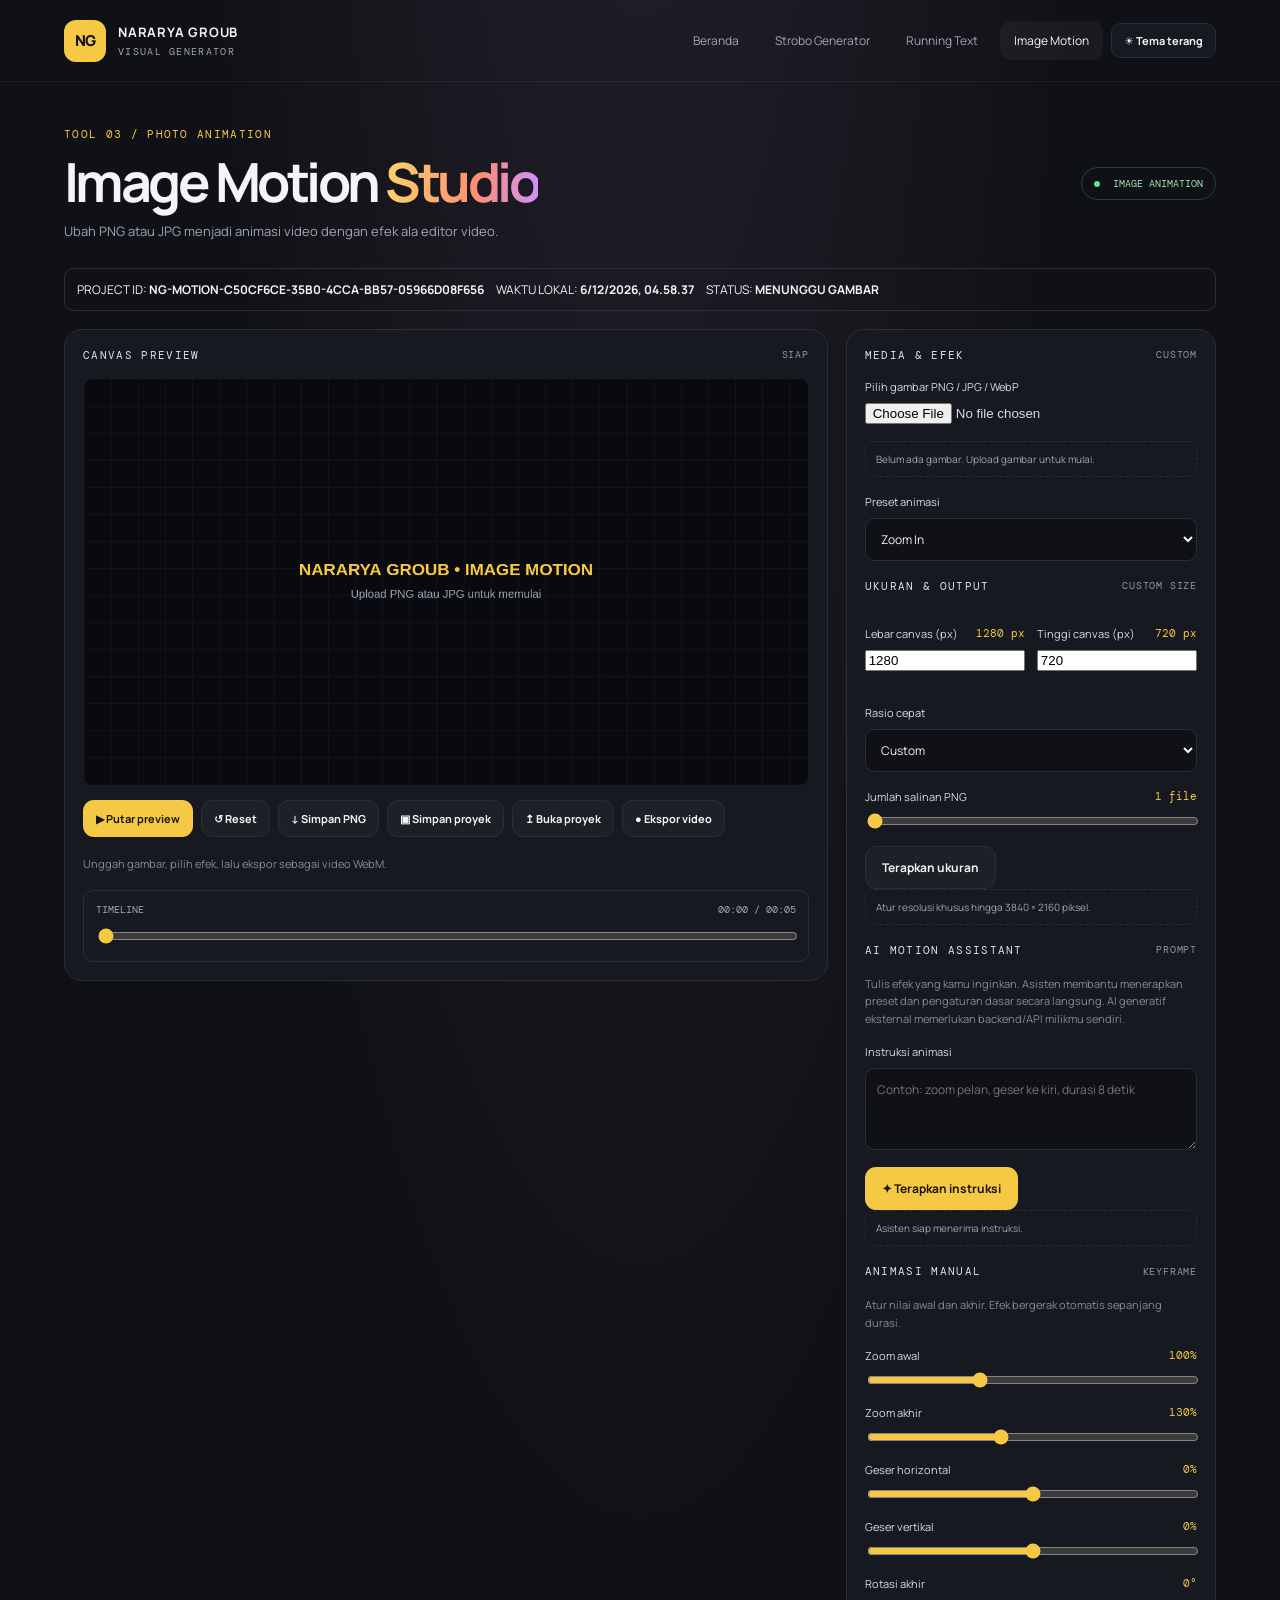
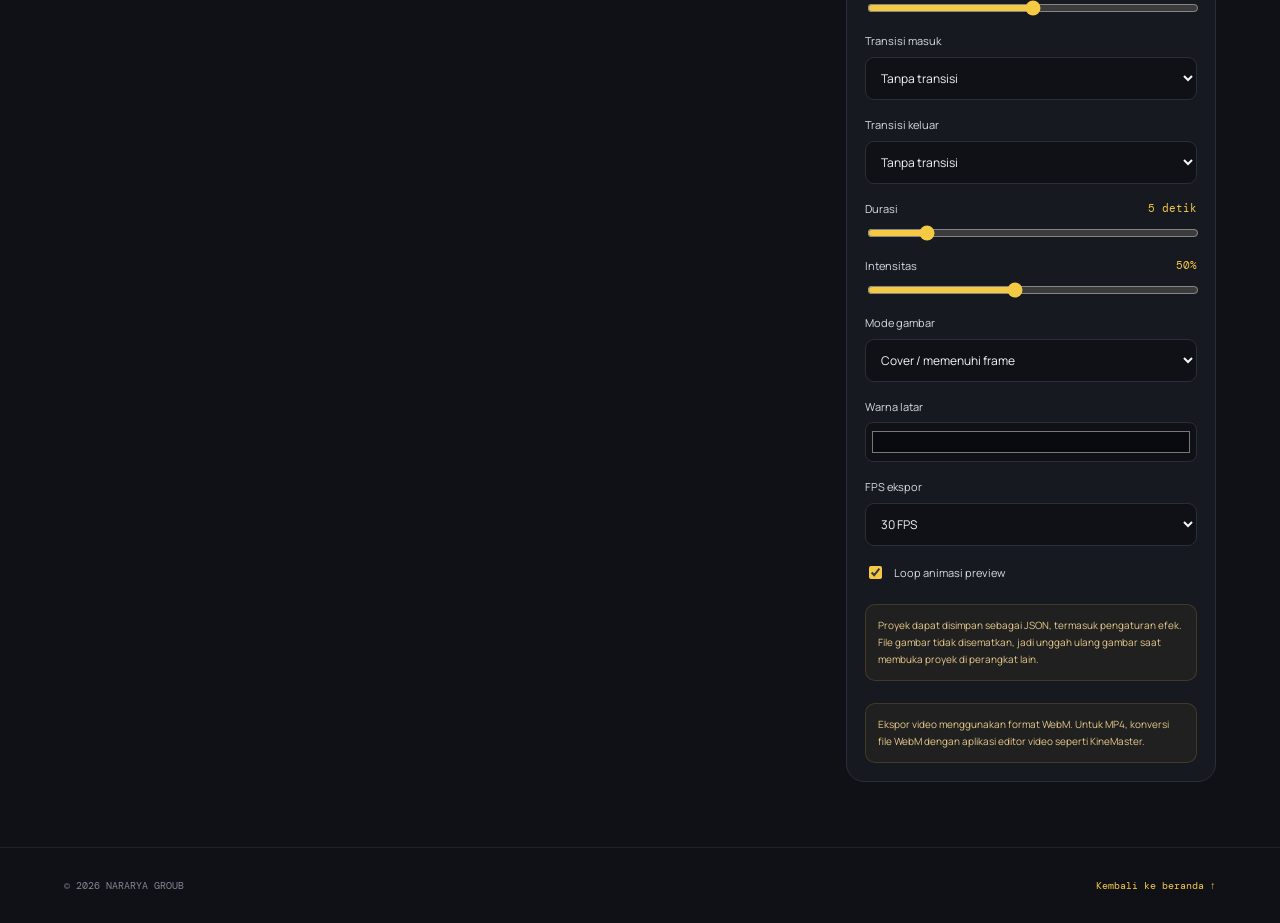
==== commit 85eef619: "Enable install and offline support" ====
--- a/image-motion.html
+++ b/image-motion.html
@@ -1,4 +1,4 @@
-<!doctype html><html lang="id"><head><meta charset="utf-8"><meta name="viewport" content="width=device-width,initial-scale=1"><meta name="theme-color" content="#101116"><title>Image Motion Studio | Nararya Groub</title><link rel="stylesheet" href="assets/style.css"><style>.motion-canvas{width:100%;height:auto;aspect-ratio:16/9;display:block;background:#08090d;border:1px solid #ffffff13;border-radius:10px}.timeline{margin-top:18px;padding:12px;border:1px solid var(--line);border-radius:10px}.timeline-top{display:flex;justify-content:space-between;font:10px 'DM Mono',monospace;color:var(--muted)}.timeline input{width:100%;accent-color:var(--accent);margin-top:12px}.upload-status{font-size:10px;color:var(--muted);padding:10px;border:1px dashed var(--line);border-radius:9px;overflow-wrap:anywhere}</style></head><body>
+<!doctype html><html lang="id"><head><meta charset="utf-8"><meta name="viewport" content="width=device-width,initial-scale=1"><meta name="theme-color" content="#101116"><title>Image Motion Studio | Nararya Groub</title><link rel="stylesheet" href="assets/style.css"><style>.motion-canvas{width:100%;height:auto;aspect-ratio:16/9;display:block;background:#08090d;border:1px solid #ffffff13;border-radius:10px}.timeline{margin-top:18px;padding:12px;border:1px solid var(--line);border-radius:10px}.timeline-top{display:flex;justify-content:space-between;font:10px 'DM Mono',monospace;color:var(--muted)}.timeline input{width:100%;accent-color:var(--accent);margin-top:12px}.upload-status{font-size:10px;color:var(--muted);padding:10px;border:1px dashed var(--line);border-radius:9px;overflow-wrap:anywhere}</style><link rel="manifest" href="manifest.webmanifest"></head><body>
 <header class="topbar"><a class="brand" href="index.html"><span class="brand-mark">NG</span><span>NARARYA <b>GROUB</b><small>VISUAL GENERATOR</small></span></a><nav><a href="index.html">Beranda</a><a href="strobo.html">Strobo Generator</a><a href="running-text.html">Running Text</a><a class="active" href="image-motion.html">Image Motion</a></nav></header>
 <main class="container tool-page"><div class="page-heading"><div><div class="eyebrow">TOOL 03 / PHOTO ANIMATION</div><h1>Image Motion <span class="gradient">Studio</span></h1><p>Ubah PNG atau JPG menjadi animasi video dengan efek ala editor video.</p></div><span class="status-pill"><i></i> IMAGE ANIMATION</span></div>
 <div class="project-meta" style="display:flex;gap:12px;flex-wrap:wrap;margin:12px 0 18px;padding:12px;border:1px solid var(--line);border-radius:10px;font-size:12px"><span>PROJECT ID: <strong id="projectId">Membuat ID...</strong></span><span>WAKTU LOKAL: <strong id="liveClock">--:--:--</strong></span><span>STATUS: <strong id="liveStatus">SIAP</strong></span></div><div class="workspace"><section class="preview-panel"><div class="panel-heading"><span>CANVAS PREVIEW</span><span class="small-label" id="state">SIAP</span></div><canvas class="motion-canvas" id="stage" width="1280" height="720"></canvas><div class="preview-actions"><button class="btn btn-primary" id="play">▶ Putar preview</button><button class="btn btn-secondary" id="reset">↺ Reset</button><button class="btn btn-secondary" id="png">↓ Simpan PNG</button><button class="btn btn-secondary" id="saveProject">▣ Simpan proyek</button><button class="btn btn-secondary" id="loadProject">↥ Buka proyek</button><input id="projectFile" type="file" accept="application/json,.json" hidden><button class="btn btn-secondary" id="export">● Ekspor video</button></div><p class="hint" id="hint">Unggah gambar, pilih efek, lalu ekspor sebagai video WebM.</p><div class="timeline"><div class="timeline-top"><span>TIMELINE</span><span id="time">00:00 / 00:05</span></div><input id="scrub" type="range" min="0" max="1000" value="0" aria-label="Timeline animasi"></div></section>
@@ -14,4 +14,4 @@
 <label class="field">Transisi masuk<select id="transitionIn"><option value="none">Tanpa transisi</option><option value="fade">Fade</option><option value="zoom">Zoom in</option><option value="slide-left">Slide dari kiri</option><option value="slide-right">Slide dari kanan</option><option value="slide-up">Slide dari atas</option><option value="slide-down">Slide dari bawah</option><option value="rotate">Putar masuk</option></select></label>
 <label class="field">Transisi keluar<select id="transitionOut"><option value="none">Tanpa transisi</option><option value="fade">Fade</option><option value="zoom">Zoom out</option><option value="slide-left">Slide ke kiri</option><option value="slide-right">Slide ke kanan</option><option value="slide-up">Slide ke atas</option><option value="slide-down">Slide ke bawah</option><option value="rotate">Putar keluar</option></select></label>
 <label class="field">Durasi <output id="durVal">5 detik</output><input id="duration" type="range" min="2" max="20" value="5"></label><label class="field">Intensitas <output id="intVal">50%</output><input id="intensity" type="range" min="10" max="100" value="50"></label><label class="field">Mode gambar<select id="fit"><option value="cover">Cover / memenuhi frame</option><option value="contain">Contain / seluruh gambar</option></select></label><label class="field">Warna latar<input id="bg" type="color" value="#090a10"></label><label class="field">FPS ekspor<select id="fps"><option value="24">24 FPS</option><option value="30" selected>30 FPS</option><option value="60">60 FPS</option></select></label><label class="check-field"><input id="loop" type="checkbox" checked> Loop animasi preview</label><div class="notice" id="projectNotice" role="status">Proyek dapat disimpan sebagai JSON, termasuk pengaturan efek. File gambar tidak disematkan, jadi unggah ulang gambar saat membuka proyek di perangkat lain.</div><div class="notice">Ekspor video menggunakan format WebM. Untuk MP4, konversi file WebM dengan aplikasi editor video seperti KineMaster.</div></aside></div></main>
-<footer class="footer"><span>© 2026 NARARYA GROUB</span><a href="index.html">Kembali ke beranda ↑</a></footer><script src="assets/theme.js"></script><script src="assets/image-motion.js"></script></body></html>+<footer class="footer"><span>© 2026 NARARYA GROUB</span><a href="index.html">Kembali ke beranda ↑</a></footer><script src="assets/theme.js"></script><script src="assets/image-motion.js"></script><script>if ("serviceWorker" in navigator) window.addEventListener("load", () => navigator.serviceWorker.register("./service-worker.js").catch(() => {}));</script></body></html>
